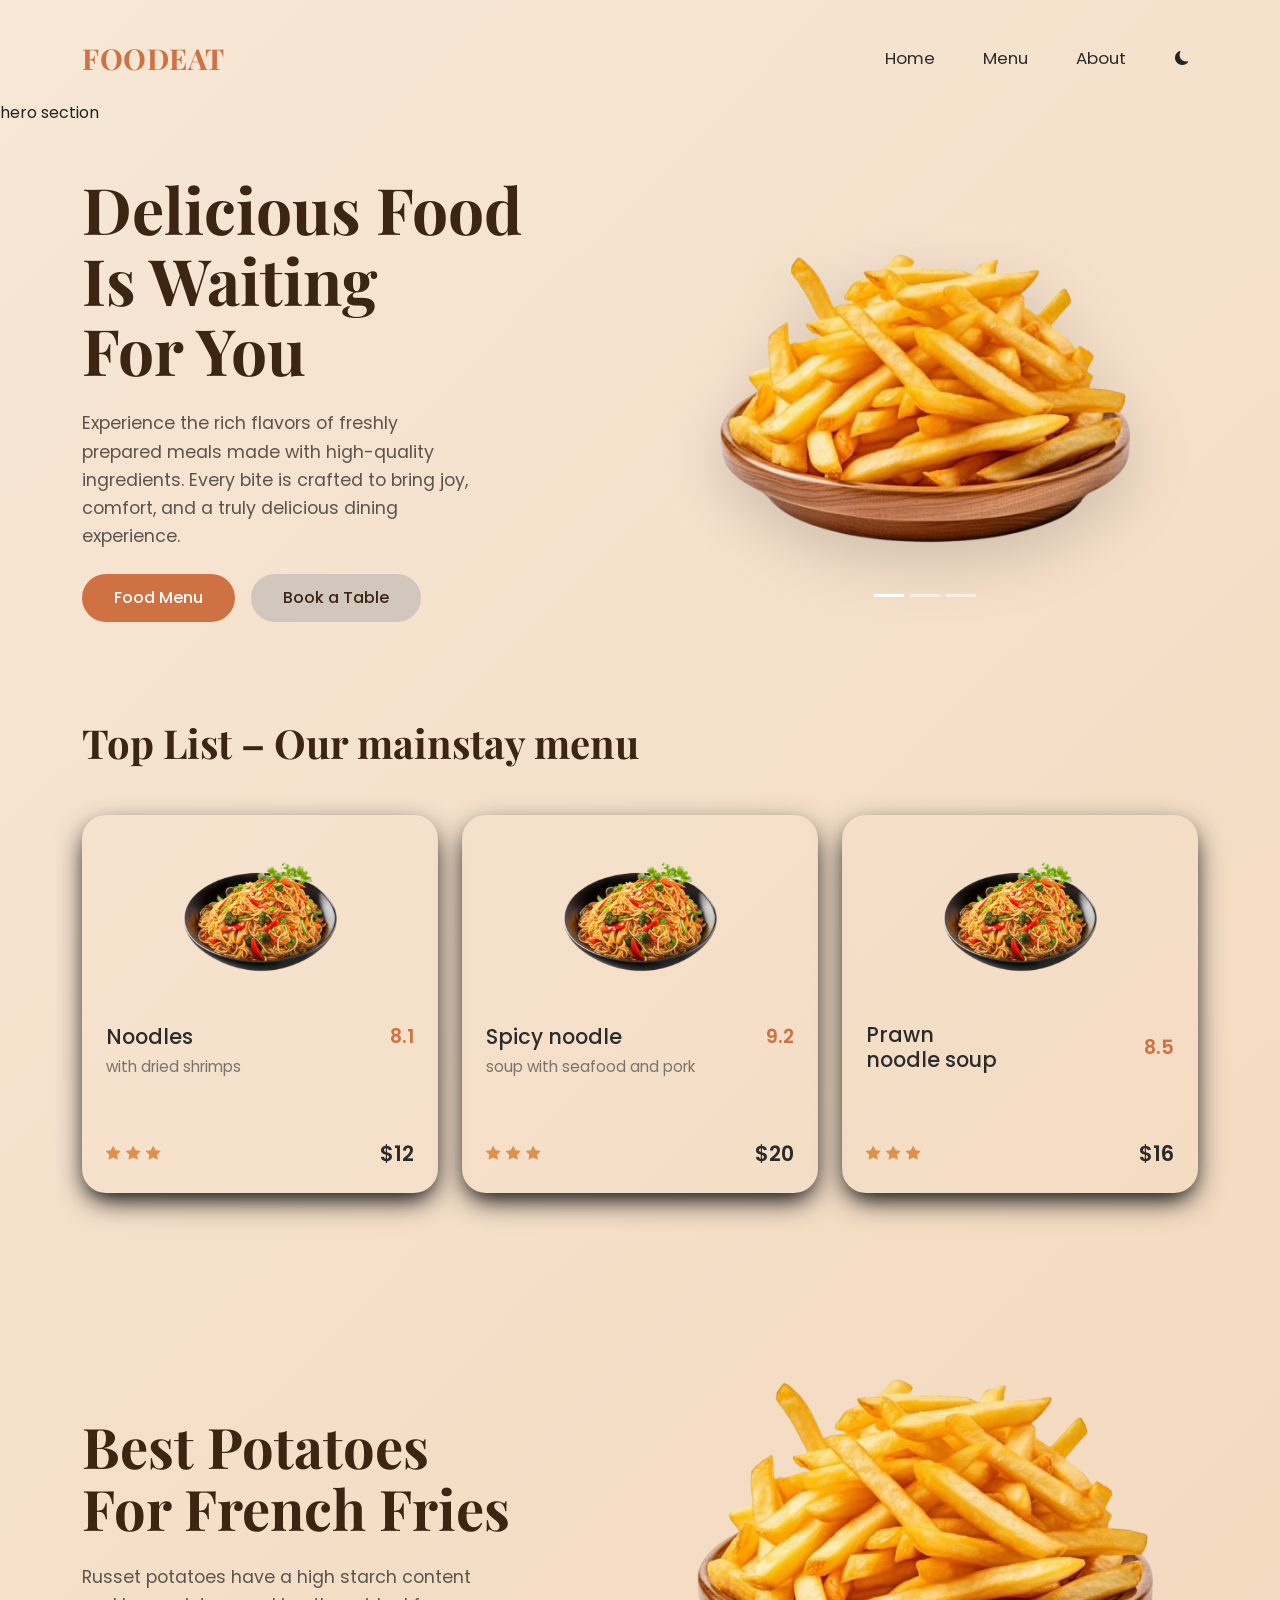
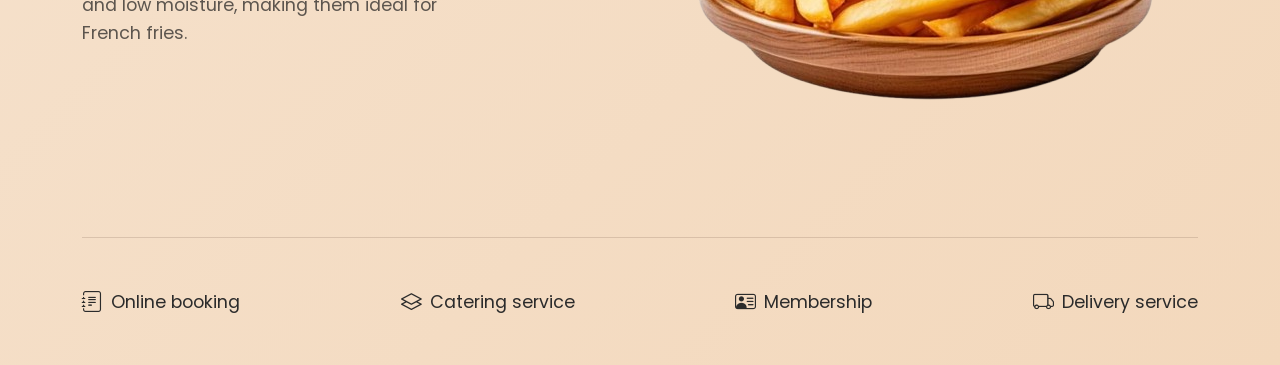
==== index.html @ 79d8bc58 "new page are added" ====
<!doctype html>
<html lang="en">
  <head>
    <meta charset="UTF-8" />
    <meta name="viewport" content="width=device-width, initial-scale=1.0" />
    <title>Food Landing Page</title>

    <link
      href="https://cdn.jsdelivr.net/npm/bootstrap@5.3.3/dist/css/bootstrap.min.css"
      rel="stylesheet"
    />

    <link rel="preconnect" href="https://fonts.googleapis.com" />
    <link rel="preconnect" href="https://fonts.gstatic.com" crossorigin />

    <link
      href="https://fonts.googleapis.com/css2?family=Poppins:wght@300;400;500;600;700&display=swap"
      rel="stylesheet"
    />

    <link
      href="https://fonts.googleapis.com/css2?family=Playfair+Display:wght@500;600;700&display=swap"
      rel="stylesheet"
    />

    <link
      rel="stylesheet"
      href="https://cdn.jsdelivr.net/npm/bootstrap-icons@1.11.3/font/bootstrap-icons.min.css"
    />

    <link rel="icon" type="image/png" href="./images/logo2.jpeg" />
    <link rel="stylesheet" href="./css/style.css" />
  </head>
  <body>
    <!-- nav bar  -->
    <nav class="navbar navbar-expand-md navbar-light custom-navbar">
      <div class="container">
        <a class="navbar-brand text-uppercase" href="#hero">Foodeat</a>

        <button
          class="navbar-toggler border-0 shadow-none"
          type="button"
          data-bs-toggle="collapse"
          data-bs-target="#navbarNav"
          aria-controls="navbarNav"
          aria-expanded="false"
          aria-label="Toggle navigation"
        >
          <span class="navbar-toggler-icon"></span>
        </button>

        <div class="collapse navbar-collapse" id="navbarNav">
          <ul class="navbar-nav ms-auto">
            <li class="nav-item">
              <a class="nav-link" href="#hero">Home</a>
            </li>
            <li class="nav-item">
              <a class="nav-link" href="#menu">Menu</a>
            </li>
            <li class="nav-item">
              <a class="nav-link" href="#about">About</a>
            </li>
          </ul>
        </div>

        <button class="btn btn-sm ms-3 theme-toggle" id="themeToggle">
          <i class="bi bi-moon-fill"></i>
        </button>
      </div>
    </nav>

hero section

    <section class="hero-section py-5" id="hero">
      <div class="container">
        <div class="row align-items-center">
          <div class="col-lg-6">
            <h1 class="hero-title">
              Delicious Food <br />Is Waiting<br />For You
            </h1>

           <p class="hero-text mt-4">
  Experience the rich flavors of freshly prepared meals made with high-quality ingredients.
  Every bite is crafted to bring joy, comfort, and a truly delicious dining experience.
</p>

            <div class="mt-4 d-flex gap-3">
              <a href="#menu" class="btn btn-food">Food Menu</a>
              <a href="#onlineBooking" class="btn btn-book">Book a Table</a>
            </div>
          </div>

          <div class="col-lg-6 text-center mt-5 mt-lg-0"> 
            <div id="heroCarousel" class="carousel slide carousel-fade" data-bs-ride="carousel" data-bs-interval="3500">
                <div class="carousel-indicators">
                <button type="button" data-bs-target="#heroCarousel" data-bs-slide-to="0" class="active" aria-current="true" aria-label="Slide 1"></button>
                <button type="button" data-bs-target="#heroCarousel" data-bs-slide-to="1" aria-label="Slide 2"></button>
                <button type="button" data-bs-target="#heroCarousel" data-bs-slide-to="2" aria-label="Slide 3"></button>
              </div>

              <div class="carousel-inner">
                <div class="carousel-item active">
                    <img src="images/fries.png" alt="delicious fries" class="img-fluid hero-img mx-auto d-block ">

                </div>
                <div class="carousel-item">
                    <img src="images/photo.png" alt="delicious noodles" class="img-fluid hero-img mx-auto d-block ">
              </div>

              <div class="carousel-item">
                    <img src="images/noodels5.png" alt="delicious noodles" class="img-fluid hero-img mx-auto d-block ">
              </div>
            </div>
          </div>
        </div>
      </div>
    </section>

    <section id="menu" class="menu-section py-5">
      <div class="container">
        <h2 class="section-title mb-5">Top List – Our mainstay menu</h2>

        <div class="row g-4">
          <div class="col-md-4">
            <div class="menu-card">
              <div class="card-img-container">
                <img
                  src="images/noodels5.png"
                  alt="Noodles with dried shrimps"
                  class="img-fluid"
                />
              </div>
              <div class="card-body-content">
                <div
                  class="d-flex justify-content-between align-items-center mb-1"
                >
                  <h3 class="card-food-title">Noodles</h3>
                  <span class="card-rating">8.1</span>
                </div>
                <p class="card-food-desc">with dried shrimps</p>
                <div
                  class="d-flex justify-content-between align-items-center mt-3"
                >
                  <div class="stars-container">
                    <i class="bi bi-star-fill"></i>
                    <i class="bi bi-star-fill"></i>
                    <i class="bi bi-star-fill"></i>
                  </div>
                  <span class="card-price">$12</span>
                </div>
              </div>
            </div>
          </div>

          <div class="col-md-4">
            <div class="menu-card">
              <div class="card-img-container">
                <img
                  src="images/noodels5.png"
                  alt="Spicy noodle soup"
                  class="img-fluid"
                />
              </div>
              <div class="card-body-content">
                <div
                  class="d-flex justify-content-between align-items-center mb-1"
                >
                  <h3 class="card-food-title">Spicy noodle</h3>
                  <span class="card-rating">9.2</span>
                </div>
                <p class="card-food-desc">soup with seafood and pork</p>
                <div
                  class="d-flex justify-content-between align-items-center mt-3"
                >
                  <div class="stars-container">
                    <i class="bi bi-star-fill"></i>
                    <i class="bi bi-star-fill"></i>
                    <i class="bi bi-star-fill"></i>
                  </div>
                  <span class="card-price">$20</span>
                </div>
              </div>
            </div>
          </div>

          <div class="col-md-4">
            <div class="menu-card">
              <div class="card-img-container">
                <img
                  src="images/noodels5.png"
                  alt="Prawn noodle soup"
                  class="img-fluid"
                />
              </div>
              <div class="card-body-content">
                <div
                  class="d-flex justify-content-between align-items-center mb-1"
                >
                  <h3 class="card-food-title">Prawn <br />noodle soup</h3>
                  <span class="card-rating">8.5</span>
                </div>
                <p class="card-food-desc"></p>
                <div
                  class="d-flex justify-content-between align-items-center mt-3"
                >
                  <div class="stars-container">
                    <i class="bi bi-star-fill"></i>
                    <i class="bi bi-star-fill"></i>
                    <i class="bi bi-star-fill"></i>
                  </div>
                  <span class="card-price">$16</span>
                </div>
              </div>
            </div>
          </div>
        </div>
      </div>
    </section>

    <section id="about" class="fries-section py-5">
      <div class="container">
        <div class="row align-items-center">
          <div class="col-lg-6">
            <h2 class="fries-title">
              Best Potatoes <br />
              For French Fries
            </h2>
            <p class="hero-text mt-4">
              Russet potatoes have a high starch content and low moisture,
              making them ideal for French fries.
            </p>
          </div>

          <div class="col-lg-6 text-center mt-4 mt-lg-0">
            <img
              src="images/fries.png"
              alt="French Fries on a plate"
              class="img-fluid"
            />
          </div>
        </div>

        <div
          class="features-bar mt-5 pt-5 d-flex flex-wrap justify-content-between align-items-center gap-3"
        >
         <a href="register.html" class="feature-item d-flex align-items-center gap-2 text-decoration-none" id="onlineBooking">
  <i class="bi bi-journal-text"></i>
  <span>Online booking</span>
</a>
          <div class="feature-item d-flex align-items-center gap-2">
            <i class="bi bi-layers"></i>
            <span>Catering service</span>
          </div>
          <div class="feature-item d-flex align-items-center gap-2">
            <i class="bi bi-person-vcard"></i>
            <span>Membership</span>
          </div>
          <div class="feature-item d-flex align-items-center gap-2">
            <i class="bi bi-truck"></i>
            <span>Delivery service</span>
          </div>
        </div>
      </div>
    </section>

    <script src="https://cdn.jsdelivr.net/npm/bootstrap@5.3.3/dist/js/bootstrap.bundle.min.js"></script>

    <script src="js/script.js"></script>
  </body>
</html>
---- css/style.css ----
*{
    margin: 0;
    padding: 0;
    box-sizing: border-box;
}

body{
    font-family: 'Poppins', sans-serif;
  background: linear-gradient(135deg, #f7e7d6, #f3d8bc);
    color: #222;
    transition: 0.3s ease;
}
/* DARK MODE */
body.dark-mode{
    background: #121212;
    color: #ffffff;
}


h1,h2,h3,h4,h5{
    font-family: 'Playfair Display', serif;
}

a{
    text-decoration: none;
}

/*------------------ nav --------------------- */
/* Custom Navbar Styling */
.custom-navbar {
  padding-top: 2rem;
  padding-bottom: 1rem;
  background: transparent; 
  transition: 0.3s;
}
body.dark-mode .custom-navbar{
    background: #1e1e1e !important;
}
/* Cards */
body.dark-mode .menu-card{
    background: #1f1f1f;
    color: white;
}
/* Hero text fix */
body.dark-mode .hero-text{
    color: #ccc;
}

/* Buttons tweak */
body.dark-mode .btn-book{
    border: 1px solid #fff;
    color: #fff;
}
body.dark-mode .theme-toggle{
  color: #fff;
}
/* Brand/Logo Styling */
.custom-navbar .navbar-brand {
  font-family: 'Playfair Display', serif;
  font-weight: 700;
  color: #cf7143 !important; 
  font-size: 1.8rem;
  letter-spacing: 0.5px;
}

/* Navigation Links Styling */
.custom-navbar .navbar-nav .nav-link {
  font-family: 'Poppins', sans-serif; 
  font-weight: 400;
  color: #2b2b2b !important; /* Dark charcoal color for high readability */
  font-size: 1.05rem;
  padding-left: 1.5rem !important;  
  padding-right: 1.5rem !important;
  transition: color 0.2s ease;
}

/* Subtle hover effect for links */
.custom-navbar .navbar-nav .nav-link:hover {
  color: #cf7143 !important;
}

/* Mobile Adjustments */
@media (max-width: 767.98px) {
  .custom-navbar .navbar-nav {
    background-color: rgba(255, 255, 255, 0.5); 
    backdrop-filter: blur(5px);
    padding: 1rem;
    border-radius: 10px;
    margin-top: 1rem;
  }
  .custom-navbar .navbar-nav .nav-link {
    padding: 0.5rem 0 !important;
  }
}

/* hero section  */

.hero-title{
    font-family: 'Playfair Display', serif;
    font-size: 4rem;
    font-weight: 700;
    line-height: 1.1;
    color: #3d2514;

}
.hero-text{
    font-family: 'Poppins', sans-serif;
   font-size: 1.1rem;
    color: #5c554e;
    max-width: 400px;
    line-height: 1.6;
}

/* --- Button Styling --- */
.btn-food {
  background-color: #cf7143; /* Warm orange/terracotta */
  color: #ffffff;
  font-family: 'Poppins', sans-serif;
  font-weight: 500;
  padding: 0.75rem 2rem;
  border-radius: 30px; /* Pill-shaped buttons */
  border: none;
  transition: all 0.3s ease;
}

.btn-food:hover {
  background-color: #b55f35;
  color: #ffffff;
}

.btn-book {
  background-color: #d1c7bd; /* Soft greyish-beige button background */
  color: #3d2514;
  font-family: 'Poppins', sans-serif;
  font-weight: 500;
  padding: 0.75rem 2rem;
  border-radius: 30px;
  border: none;
  transition: all 0.3s ease;
}

.btn-book:hover {
  background-color: #c4b9ae;
  color: #3d2514;
}
.hero-img{
    height: 450px;
    width: 100%;
    object-fit: contain;
    filter: drop-shadow(0px 20px 30px rgba(0,0,0,0.15));
}
@media (max-width: 991.98px) {
  .hero-title {
    font-size: 2.8rem;
  }
  .hero-text {
    max-width: 100%;
  }
}

/* Section Title */
.section-title {
  font-family: 'Playfair Display', serif;
  font-size: 2.5rem;
  color: #3d2514;
  font-weight: 700;
}

/* Base Card Styling */
.menu-card {
  background-color:transparent; 
  border-radius: 24px;      
  padding: 1.5rem;
  box-shadow: 0 10px 30px rgba(0, 0, 0, 0.03); 
  height: 100%;
  display: flex;
  flex-direction: column;
  transition: transform 0.3s ease, box-shadow 0.3s ease;
  box-shadow: 0px 10px 30px -5px, #222 0px 10px 20px -10px; 
}

.menu-card:hover {
  transform: translateY(-5px);
  box-shadow: 0 15px 35px rgba(207, 113, 67, 0.08); 
}

/* Image Container */
.card-img-container {
  text-align: center;
  margin-bottom: 1.5rem;
}

.card-img-container img {
  max-height: 160px;
  object-fit: contain;
  border-radius: 50%; 
}

/* Text Content Inside Card */
.card-body-content {
  display: flex;
  flex-direction: column;
  flex-grow: 1;
}

.card-food-title {
  font-family: 'Poppins', sans-serif;
  font-size: 1.3rem;
  font-weight: 500;
  color: #2b2b2b;
  margin-bottom: 0;
  line-height: 1.2;
}

.card-rating {
  font-family: 'Poppins', sans-serif;
  font-size: 1.2rem;
  font-weight: 600;
  color: #cf7143;
}

.card-food-desc {
  font-family: 'Poppins', sans-serif;
  font-size: 0.95rem;
  color: #7a736d;
  margin-bottom: auto; 
  min-height: 45px;    
}

/* Stars & Price */
.stars-container i {
  color: #df914b; 
  font-size: 0.9rem;
  margin-right: 2px;
}

.card-price {
  font-family: 'Poppins', sans-serif;
  font-size: 1.3rem;
  font-weight: 600;
  color: #2b2b2b;
}

/* Responsive fixes for smaller screens */
@media (max-width: 767.98px) {
  .section-title {
    font-size: 2rem;
  }
}

/* Fries Section Typography */
.fries-title {
  font-family: 'Playfair Display', serif;
  font-size: 3.5rem;
  font-weight: 700;
  color: #3d2514;
  line-height: 1.1;
}

.fries-text {
  font-family: 'Poppins', sans-serif;
  color: #5c554e;
  font-size: 1.1rem;
  max-width: 440px;
  line-height: 1.6;
}

/* Fries Image Sizing */
.fries-img {
  max-height: 400px;
  width: auto;
  object-fit: contain;
}

/* Features Footer Bar Styling */
.features-bar {
  border-top: 1px solid rgba(61, 37, 20, 0.15); /* Light, subtle divider line */
}

.feature-item {
  font-family: 'Poppins', sans-serif;
  font-size: 1.1rem;
  color: #2b2b2b;
  font-weight: 400;
}

.feature-item i {
  font-size: 1.3rem;
  color: #2b2b2b;
}

/* Mobile responsive fixes */
@media (max-width: 991.98px) {
  .fries-title {
    font-size: 2.5rem;
  }
  .features-bar {
    justify-content: grid;
    display: grid !important;
    grid-template-columns: repeat(2, 1fr); /* Splits into a clean 2x2 grid on mobile */
    gap: 1.5rem !important;
  }
}

/* Improved dark-mode text/color overrides for readability */
body.dark-mode{
  --bg-color: #0f1112;
  --surface: #171717;
  --text-primary: #e6e6e6;
  --text-muted: #bdbdbd;
  --accent: #cf7143;
  background: linear-gradient(135deg, var(--bg-color), #151515);
  color: var(--text-primary);
}

body.dark-mode h1,
body.dark-mode h2,
body.dark-mode h3,
body.dark-mode h4,
body.dark-mode h5{
  color: var(--text-primary);
}

body.dark-mode .custom-navbar .navbar-brand{
  color: var(--accent) !important;
}

body.dark-mode .custom-navbar .navbar-nav .nav-link{
  color: var(--text-primary) !important;
}

body.dark-mode .menu-card{
  background: var(--surface) !important;
  color: var(--text-primary);
  box-shadow: 0 8px 20px rgba(0,0,0,0.6);
}

body.dark-mode .card-food-title,
body.dark-mode .card-price,
body.dark-mode .card-rating{
  color: var(--text-primary);
}

body.dark-mode .card-food-desc,
body.dark-mode .hero-text,
body.dark-mode .feature-item,
body.dark-mode .section-title{
  color: var(--text-muted);
}

body.dark-mode .stars-container i{
  color: #f6c07a;
}

body.dark-mode .btn-food{
  background-color: #b55f35;
}
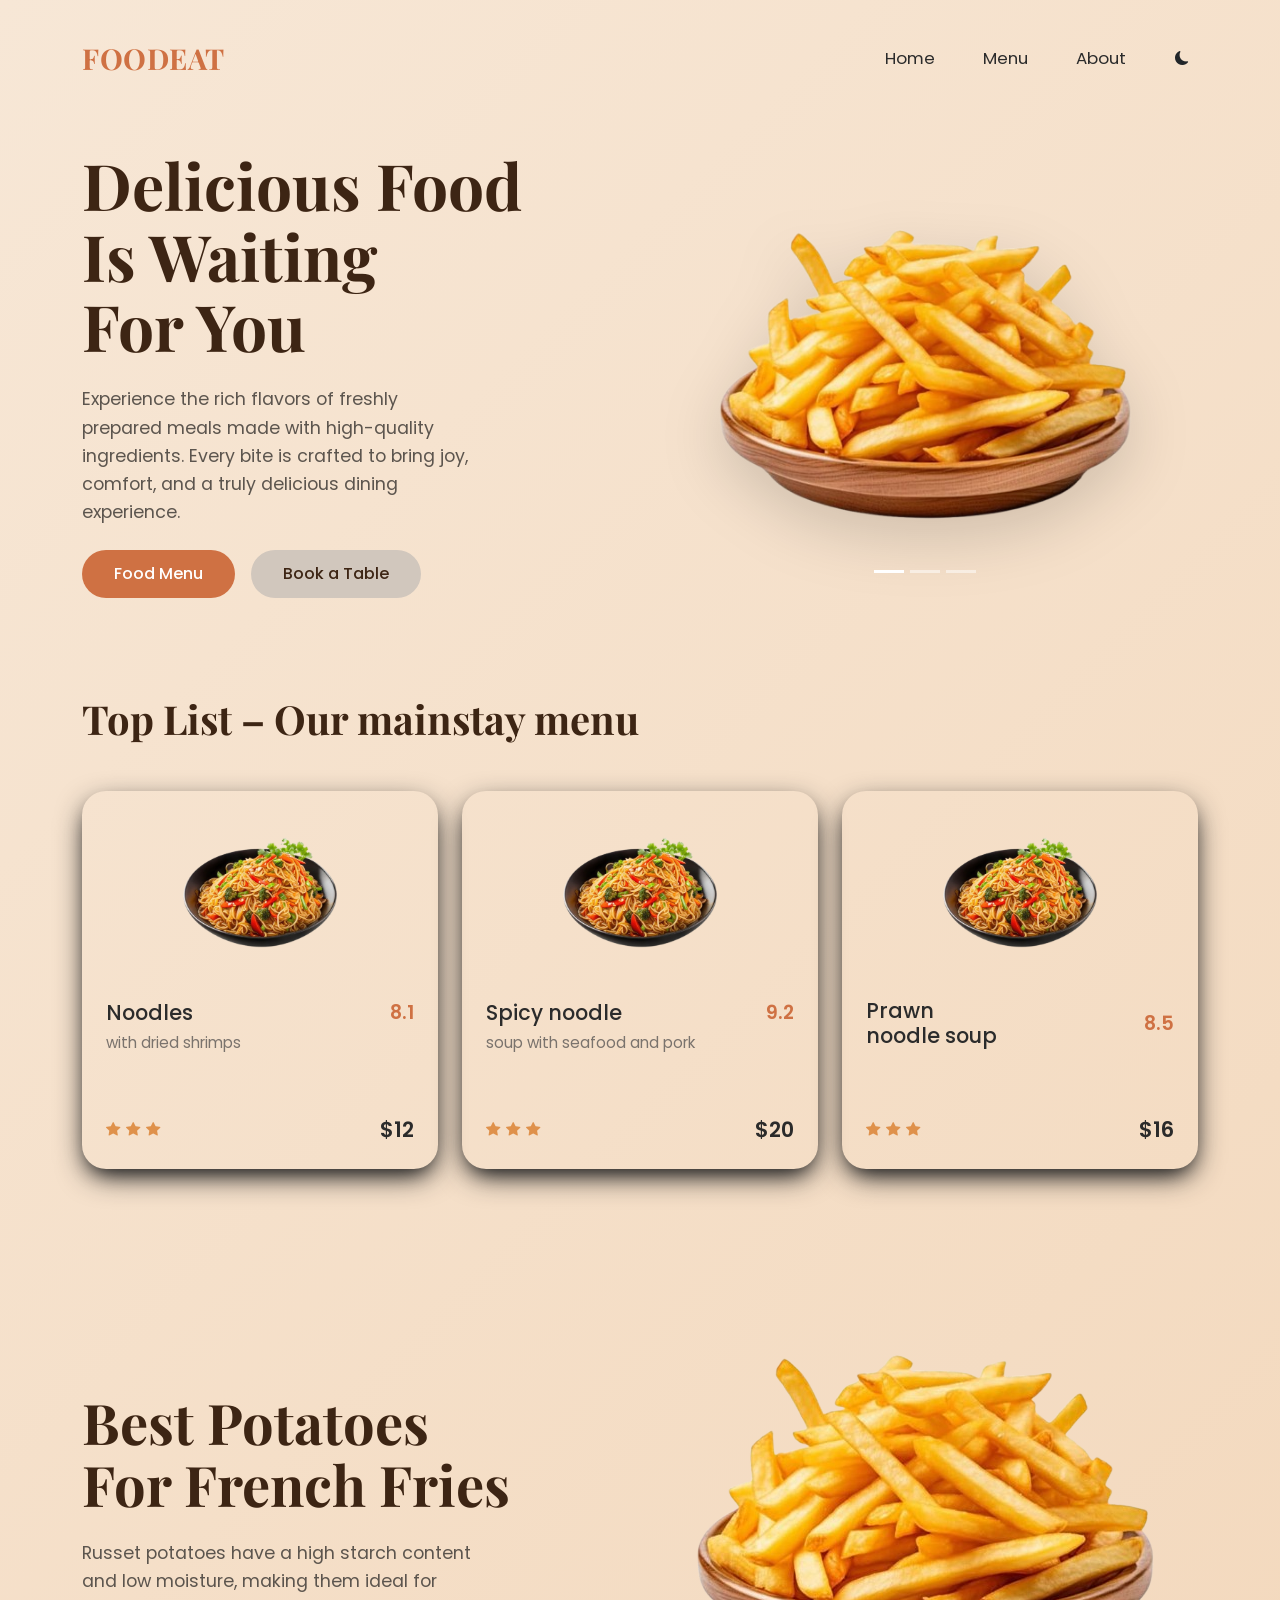
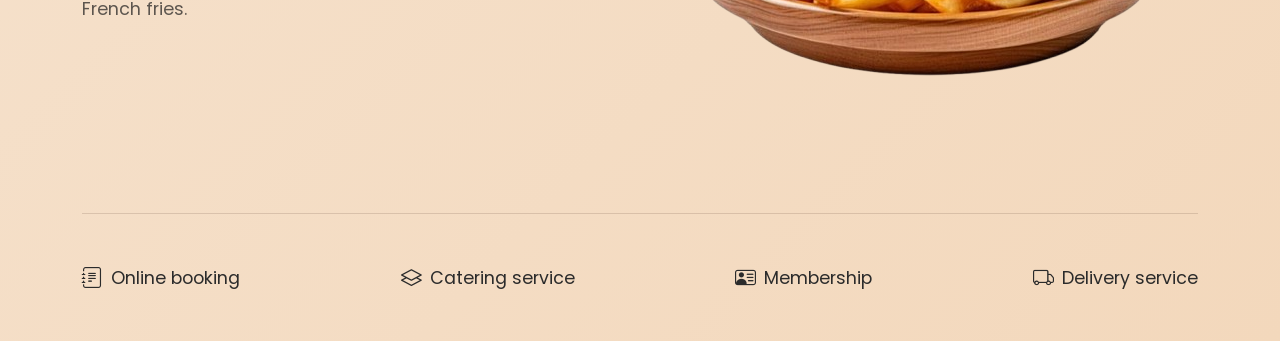
==== commit 2efa8ba4: "registration page is ready...!" ====
--- a/index.html
+++ b/index.html
@@ -69,7 +69,7 @@
       </div>
     </nav>
 
-hero section
+<!-- hero section -->
 
     <section class="hero-section py-5" id="hero">
       <div class="container">
--- a/css/style.css
+++ b/css/style.css
@@ -355,3 +355,77 @@
 body.dark-mode .btn-food{
   background-color: #b55f35;
 }
+/* --- Light Mode Form Base Upgrades --- */
+.reservation-form-card {
+  background-color: #fffcf7;
+  border-radius: 24px;
+  padding: 3rem 2.5rem; /* Increased vertical padding to make it visually match the left side's height */
+  box-shadow: 0 10px 30px rgba(0, 0, 0, 0.02);
+  border: 1px solid rgba(237, 211, 180, 0.3);
+}
+
+.custom-input {
+  background-color: rgba(255, 252, 247, 0.8);
+  border: 1px solid rgba(61, 37, 20, 0.15);
+  border-radius: 12px;
+  padding: 0.75rem 1rem; /* Marginally taller fields for better presence */
+  font-family: 'Poppins', sans-serif;
+  color: #3d2514;
+}
+
+.custom-input:focus {
+  border-color: #cf7143;
+  box-shadow: 0 0 0 0.25rem rgba(207, 113, 67, 0.15);
+}
+
+/* --- Dark Mode Configuration Override --- */
+/* Target body.dark or html[data-bs-theme="dark"] based on your script.js settings */
+body.dark, [data-bs-theme="dark"] body {
+  background: #1e1b18; /* Warm dark brown-gray backdrop */
+  color: #f5ebe0;
+}
+
+body.dark .hero-title,
+body.dark .section-sub-title,
+body.dark .form-card-title,
+body.dark .form-label {
+  color: #f5ebe0 !important;
+}
+
+body.dark .reservation-text {
+  color: #c4b9ae;
+}
+
+/* Dark Mode Card Containers */
+body.dark .reservation-form-card {
+  background-color: #292420;
+  border-color: rgba(237, 211, 180, 0.1);
+  box-shadow: 0 10px 40px rgba(0, 0, 0, 0.2);
+}
+
+body.dark .policy-card {
+  background-color: rgba(207, 113, 67, 0.1);
+  color: #f5ebe0;
+}
+
+/* Dark Mode Inputs Fix */
+body.dark .custom-input {
+  background-color: #332c27 !important;
+  border-color: rgba(255, 255, 255, 0.15) !important;
+  color: #ffffff !important;
+}
+
+body.dark .custom-input::placeholder {
+  color: #8c8278;
+}
+
+/* Fixes the browser's native light/dark appearance for system calendar popups & clock drops */
+body.dark .custom-input[type="date"],
+body.dark .custom-input[type="time"] {
+  color-scheme: dark; 
+}
+
+body.dark .custom-input:focus {
+  border-color: #cf7143 !important;
+  box-shadow: 0 0 0 0.25rem rgba(207, 113, 67, 0.3) !important;
+}
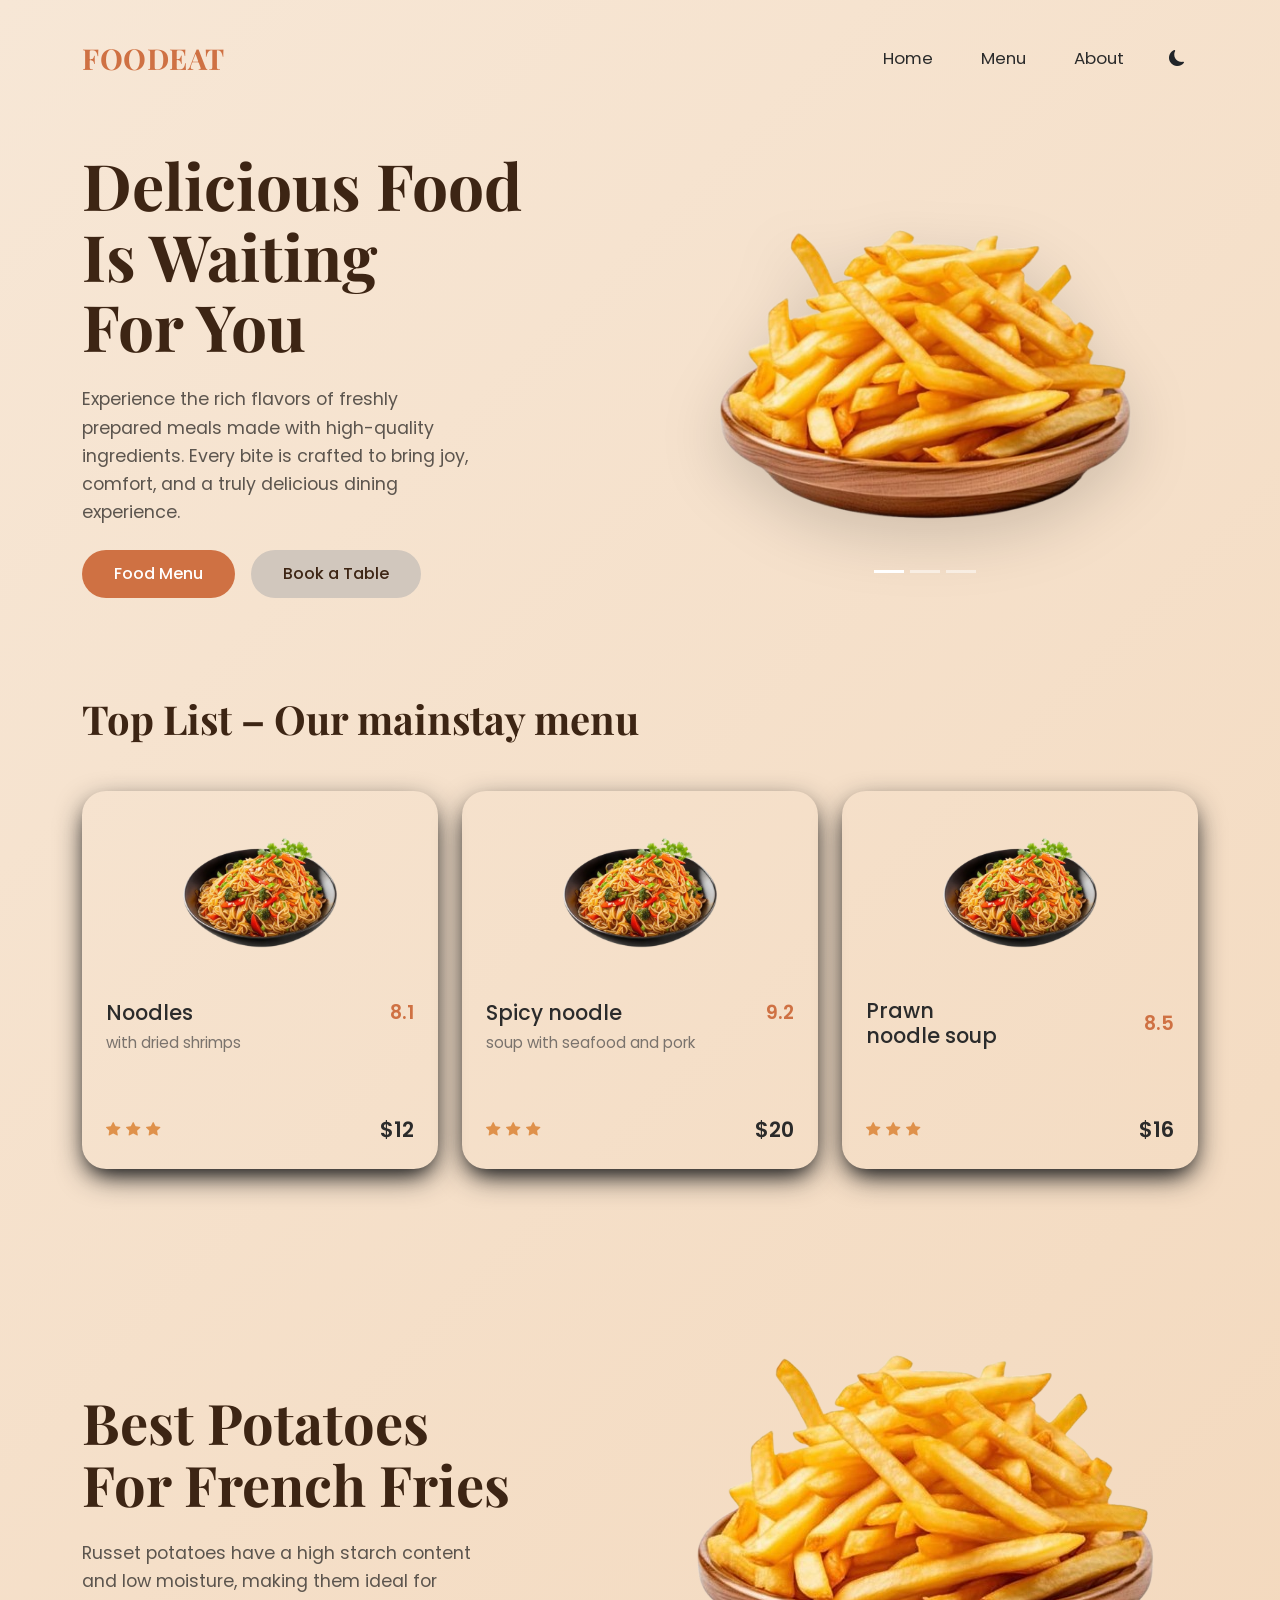
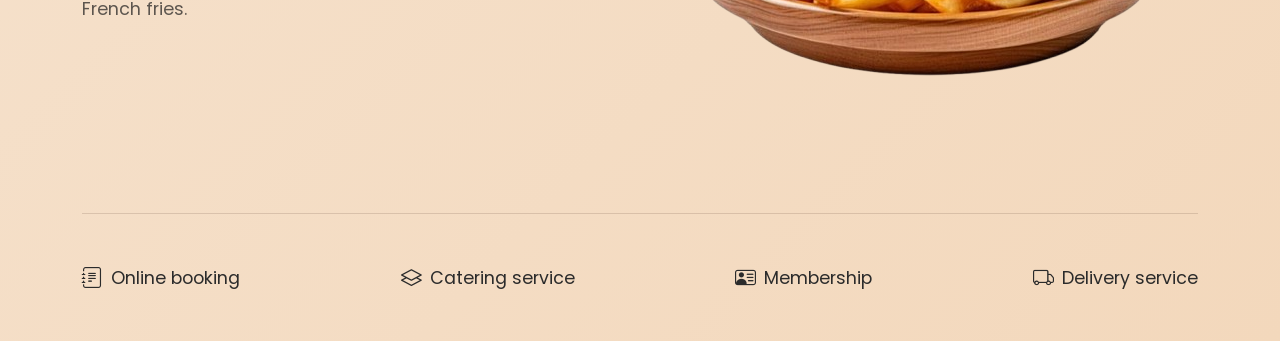
==== commit 315a912c: "initial commit" ====
--- a/index.html
+++ b/index.html
@@ -33,41 +33,44 @@
   </head>
   <body>
     <!-- nav bar  -->
-    <nav class="navbar navbar-expand-md navbar-light custom-navbar">
-      <div class="container">
-        <a class="navbar-brand text-uppercase" href="#hero">Foodeat</a>
-
-        <button
-          class="navbar-toggler border-0 shadow-none"
-          type="button"
-          data-bs-toggle="collapse"
-          data-bs-target="#navbarNav"
-          aria-controls="navbarNav"
-          aria-expanded="false"
-          aria-label="Toggle navigation"
-        >
-          <span class="navbar-toggler-icon"></span>
-        </button>
-
-        <div class="collapse navbar-collapse" id="navbarNav">
-          <ul class="navbar-nav ms-auto">
-            <li class="nav-item">
-              <a class="nav-link" href="#hero">Home</a>
-            </li>
-            <li class="nav-item">
-              <a class="nav-link" href="#menu">Menu</a>
-            </li>
-            <li class="nav-item">
-              <a class="nav-link" href="#about">About</a>
-            </li>
-          </ul>
-        </div>
-
-        <button class="btn btn-sm ms-3 theme-toggle" id="themeToggle">
-          <i class="bi bi-moon-fill"></i>
-        </button>
-      </div>
-    </nav>
+<nav class="navbar navbar-expand-md custom-navbar sticky-top">
+  <div class="container">
+    <a class="navbar-brand text-uppercase fw-bold" href="index.html">Foodeat</a>
+
+    <div class="d-flex align-items-center order-md-last gap-2">
+      <button class="btn theme-toggle-btn" id="themeToggle" aria-label="Toggle Theme">
+        <i class="bi bi-moon-fill"></i>
+      </button>
+
+      <button
+        class="navbar-toggler border-0 shadow-none p-2"
+        type="button"
+        data-bs-toggle="collapse"
+        data-bs-target="#navbarNav"
+        aria-controls="navbarNav"
+        aria-expanded="false"
+        aria-label="Toggle navigation"
+      >
+        <span class="navbar-toggler-icon"></span>
+      </button>
+    </div>
+
+    <div class="collapse navbar-collapse justify-content-end" id="navbarNav">
+      <ul class="navbar-nav align-items-md-center">
+        <li class="nav-item">
+          <a class="nav-link px-3 py-2 py-md-0" href="index.html#hero">Home</a>
+        </li>
+        <li class="nav-item">
+          <a class="nav-link px-3 py-2 py-md-0" href="index.html#menu">Menu</a>
+        </li>
+        <li class="nav-item">
+          <a class="nav-link px-3 py-2 py-md-0 me-md-2" href="index.html#about">About</a>
+        </li>
+      </ul>
+    </div>
+
+  </div>
+</nav>
 
 <!-- hero section -->
 
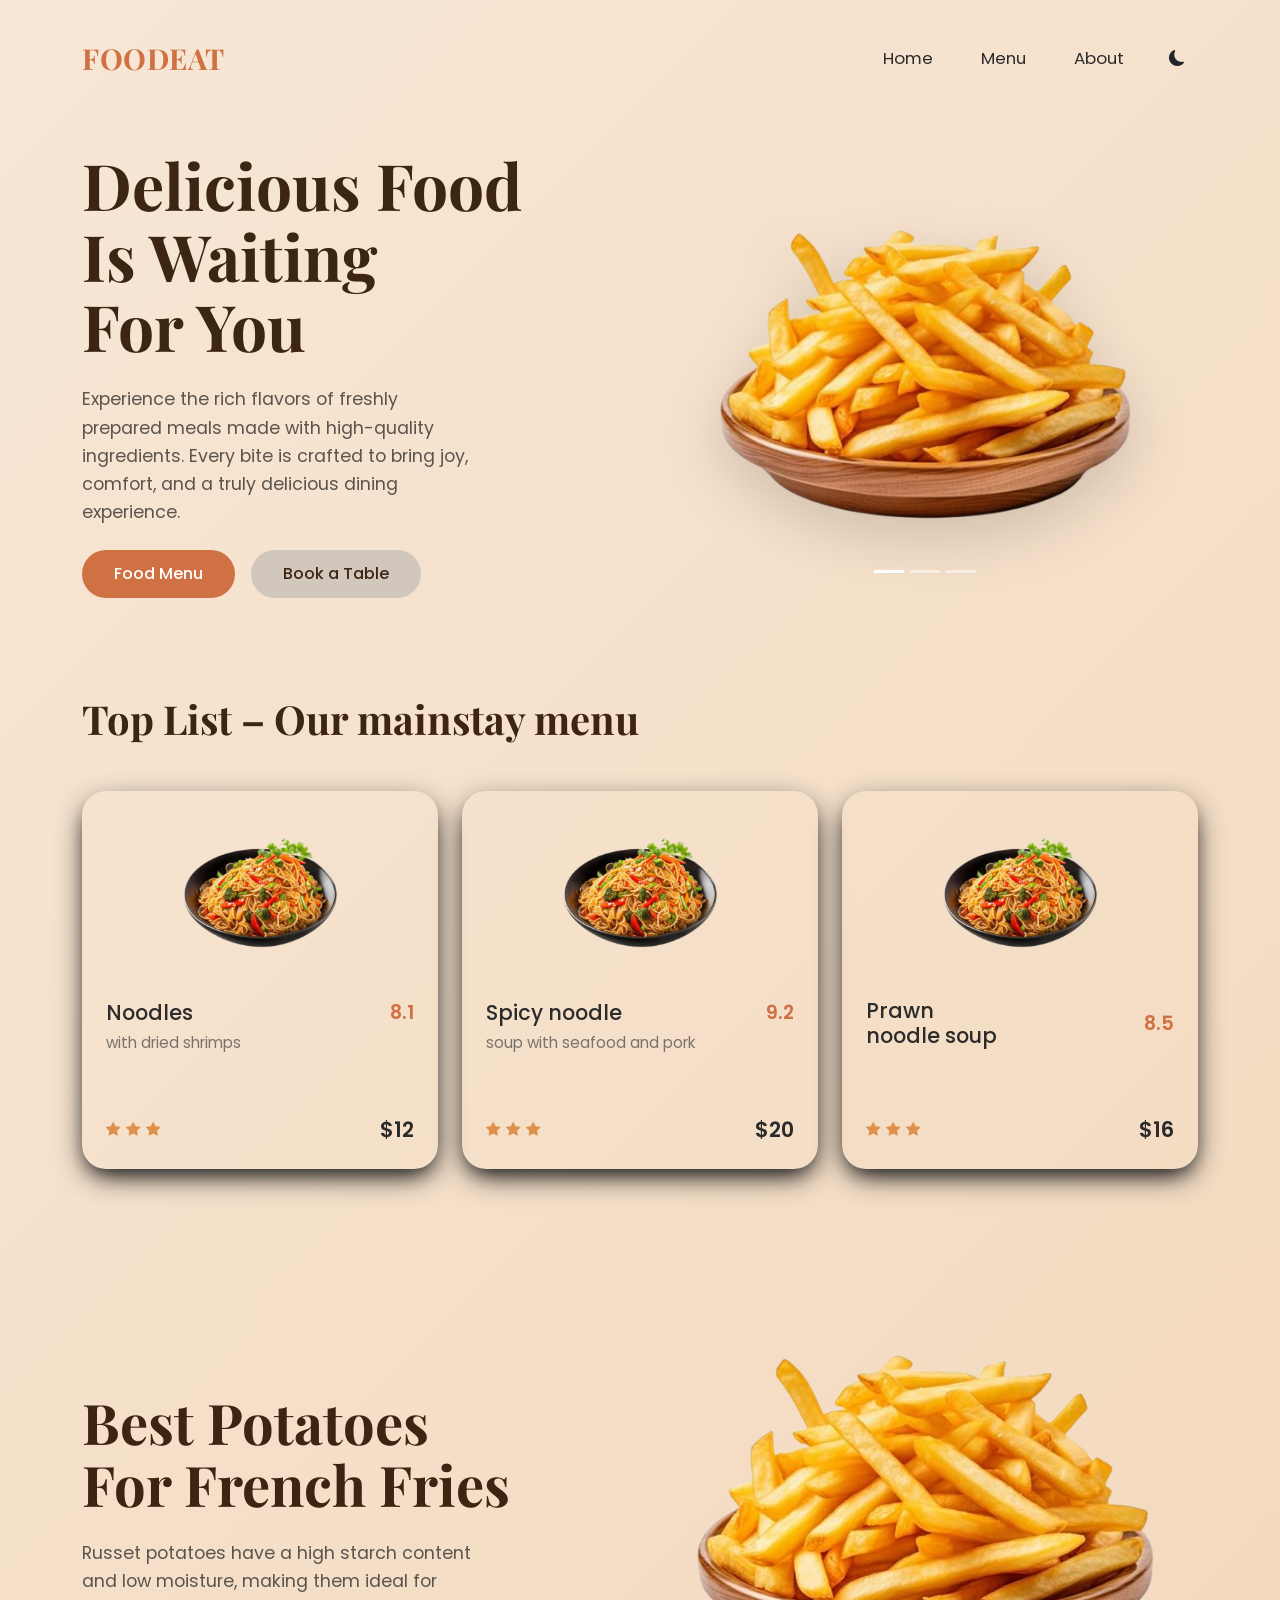
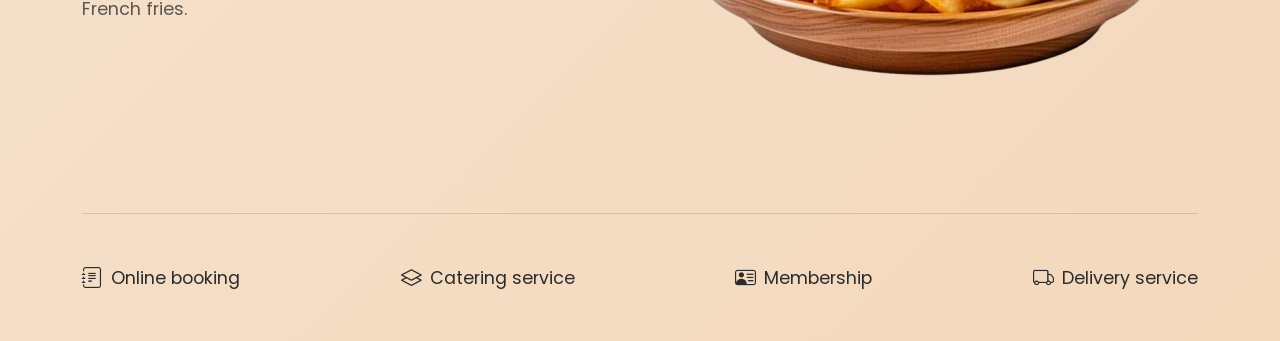
==== commit ac8c4876: "Add animation here" ====
--- a/index.html
+++ b/index.html
@@ -30,6 +30,7 @@
 
     <link rel="icon" type="image/png" href="./images/logo2.jpeg" />
     <link rel="stylesheet" href="./css/style.css" />
+    <link rel="stylesheet" href="https://unpkg.com/aos@2.3.4/dist/aos.css" />
   </head>
   <body>
     <!-- nav bar  -->
@@ -74,10 +75,10 @@
 
 <!-- hero section -->
 
-    <section class="hero-section py-5" id="hero">
+    <section class="hero-section py-5" id="hero" data-aos="fade-up">
       <div class="container">
         <div class="row align-items-center">
-          <div class="col-lg-6">
+          <div class="col-lg-6" data-aos="fade-right">
             <h1 class="hero-title">
               Delicious Food <br />Is Waiting<br />For You
             </h1>
@@ -93,7 +94,7 @@
             </div>
           </div>
 
-          <div class="col-lg-6 text-center mt-5 mt-lg-0"> 
+          <div class="col-lg-6 text-center mt-5 mt-lg-0" data-aos="fade-left"> 
             <div id="heroCarousel" class="carousel slide carousel-fade" data-bs-ride="carousel" data-bs-interval="3500">
                 <div class="carousel-indicators">
                 <button type="button" data-bs-target="#heroCarousel" data-bs-slide-to="0" class="active" aria-current="true" aria-label="Slide 1"></button>
@@ -119,11 +120,11 @@
       </div>
     </section>
 
-    <section id="menu" class="menu-section py-5">
+    <section id="menu" class="menu-section py-5" data-aos="fade-up">
       <div class="container">
-        <h2 class="section-title mb-5">Top List – Our mainstay menu</h2>
-
-        <div class="row g-4">
+        <h2 class="section-title mb-5" data-aos="fade-down">Top List – Our mainstay menu</h2>
+
+        <div class="row g-4" data-aos="fade-up">
           <div class="col-md-4">
             <div class="menu-card">
               <div class="card-img-container">
@@ -220,10 +221,10 @@
       </div>
     </section>
 
-    <section id="about" class="fries-section py-5">
+    <section id="about" class="fries-section py-5" data-aos="fade-up">
       <div class="container">
         <div class="row align-items-center">
-          <div class="col-lg-6">
+          <div class="col-lg-6" data-aos="fade-right">
             <h2 class="fries-title">
               Best Potatoes <br />
               For French Fries
@@ -234,7 +235,7 @@
             </p>
           </div>
 
-          <div class="col-lg-6 text-center mt-4 mt-lg-0">
+          <div class="col-lg-6 text-center mt-4 mt-lg-0" data-aos="fade-left">
             <img
               src="images/fries.png"
               alt="French Fries on a plate"
@@ -245,6 +246,7 @@
 
         <div
           class="features-bar mt-5 pt-5 d-flex flex-wrap justify-content-between align-items-center gap-3"
+          data-aos="fade-up"
         >
          <a href="register.html" class="feature-item d-flex align-items-center gap-2 text-decoration-none" id="onlineBooking">
   <i class="bi bi-journal-text"></i>
@@ -266,6 +268,13 @@
       </div>
     </section>
 
+    <script src="https://unpkg.com/aos@2.3.4/dist/aos.js"></script>
+    <script>
+      AOS.init({
+        duration: 1000,
+        once: true
+      });
+    </script>
     <script src="https://cdn.jsdelivr.net/npm/bootstrap@5.3.3/dist/js/bootstrap.bundle.min.js"></script>
 
     <script src="js/script.js"></script>
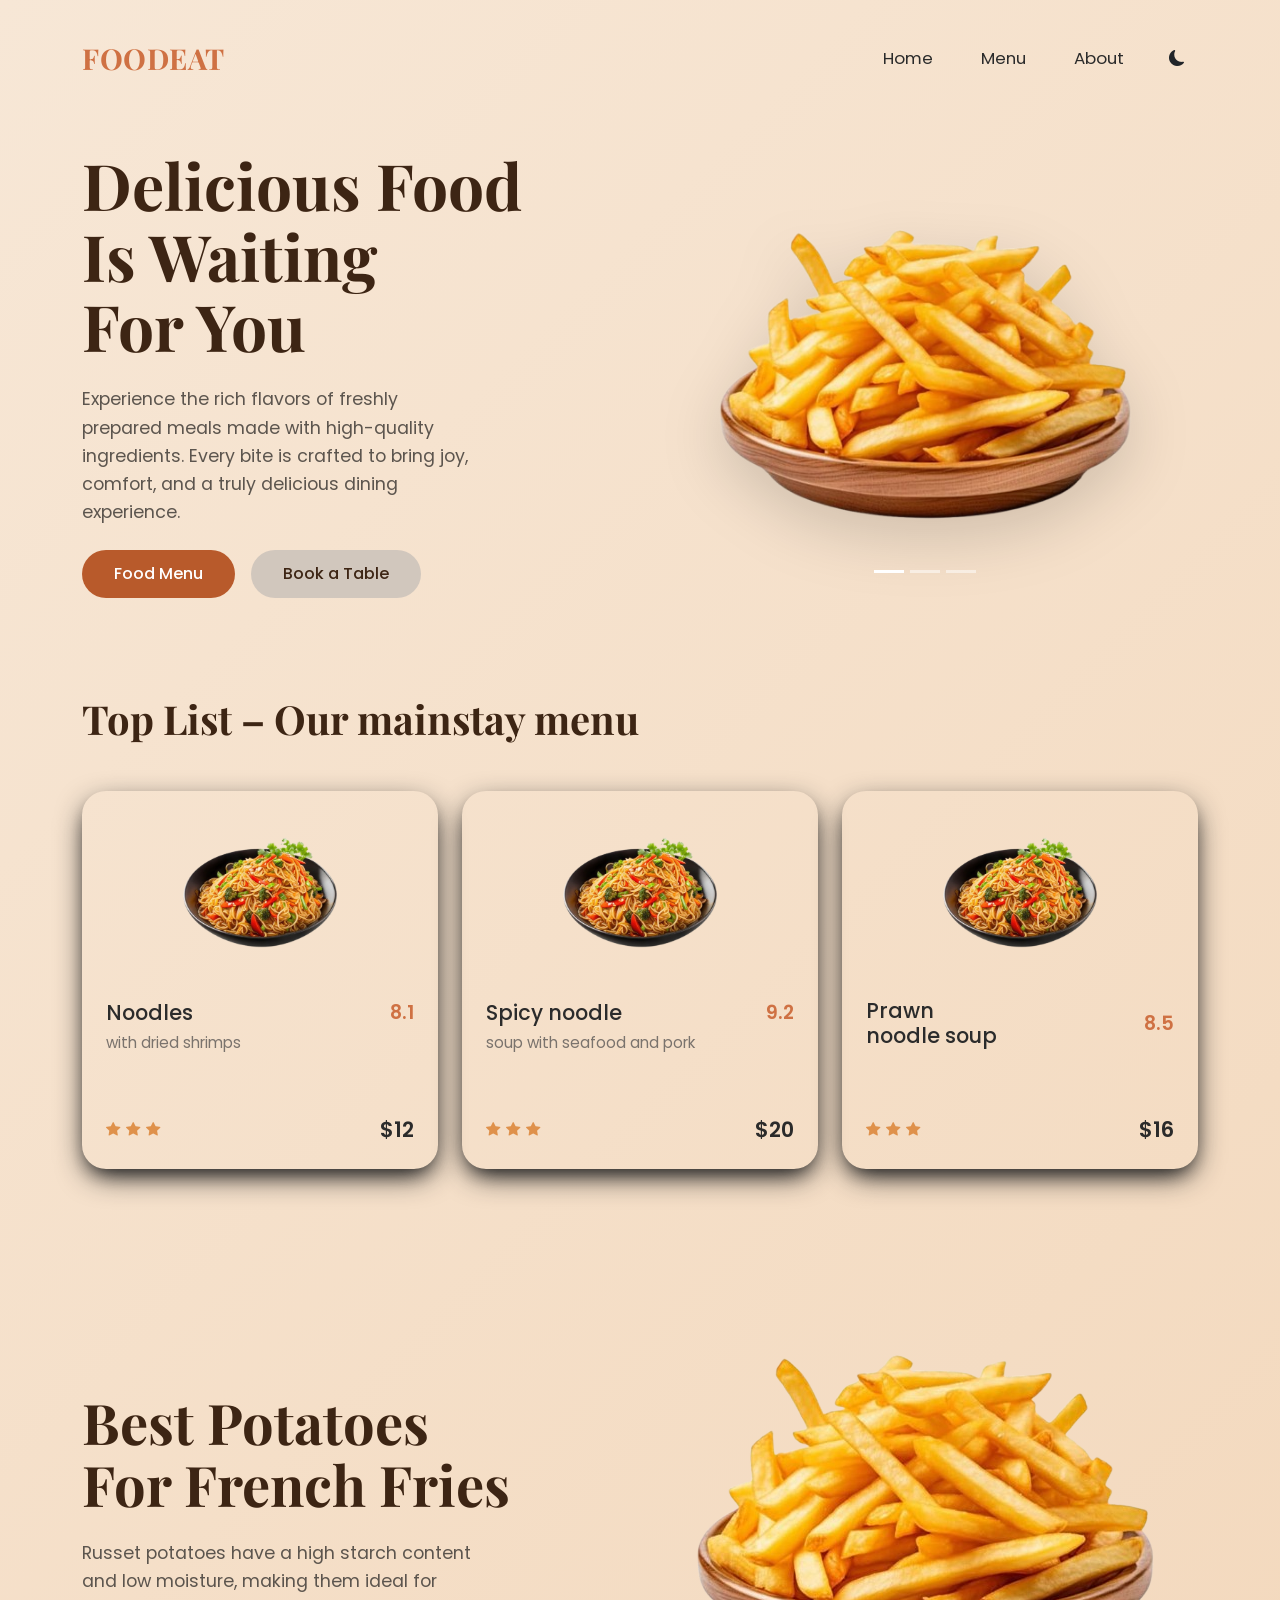
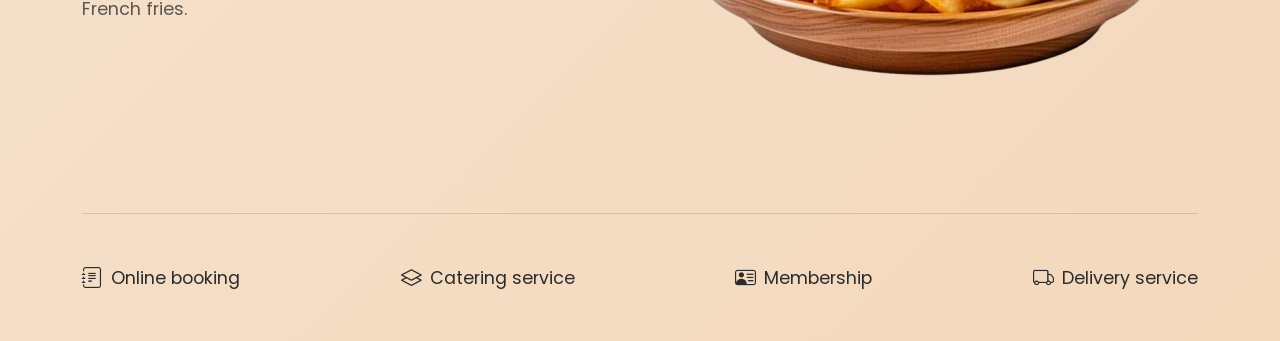
==== commit 9fdf2ad9: "initial commit..!" ====
--- a/index.html
+++ b/index.html
@@ -4,6 +4,18 @@
     <meta charset="UTF-8" />
     <meta name="viewport" content="width=device-width, initial-scale=1.0" />
     <title>Food Landing Page</title>
+
+    <!-- Schema JSON-LD goes here  -->
+     <script type="application/ld+json">
+      {
+       "@context": "https://schema.org",
+       "@type": "WebSite",
+       "name":"Foodeat",
+       "url":"https://sage-starlight-e2609b.netlify.app/",
+       "description":"Foodeat is modern food landing page where users can explore delicius dishes and book online.",
+       "inLanguage":"en"
+      }
+     </script>
 
     <link
       href="https://cdn.jsdelivr.net/npm/bootstrap@5.3.3/dist/css/bootstrap.min.css"
@@ -134,6 +146,7 @@
                   class="img-fluid"
                 />
               </div>
+              
               <div class="card-body-content">
                 <div
                   class="d-flex justify-content-between align-items-center mb-1"
--- a/css/style.css
+++ b/css/style.css
@@ -113,8 +113,8 @@
 
 /* --- Button Styling --- */
 .btn-food {
-  background-color: #cf7143; /* Warm orange/terracotta */
-  color: #ffffff;
+  background-color: #b85a2b; /* Warm orange/terracotta */
+  color: #fff;
   font-family: 'Poppins', sans-serif;
   font-weight: 500;
   padding: 0.75rem 2rem;
